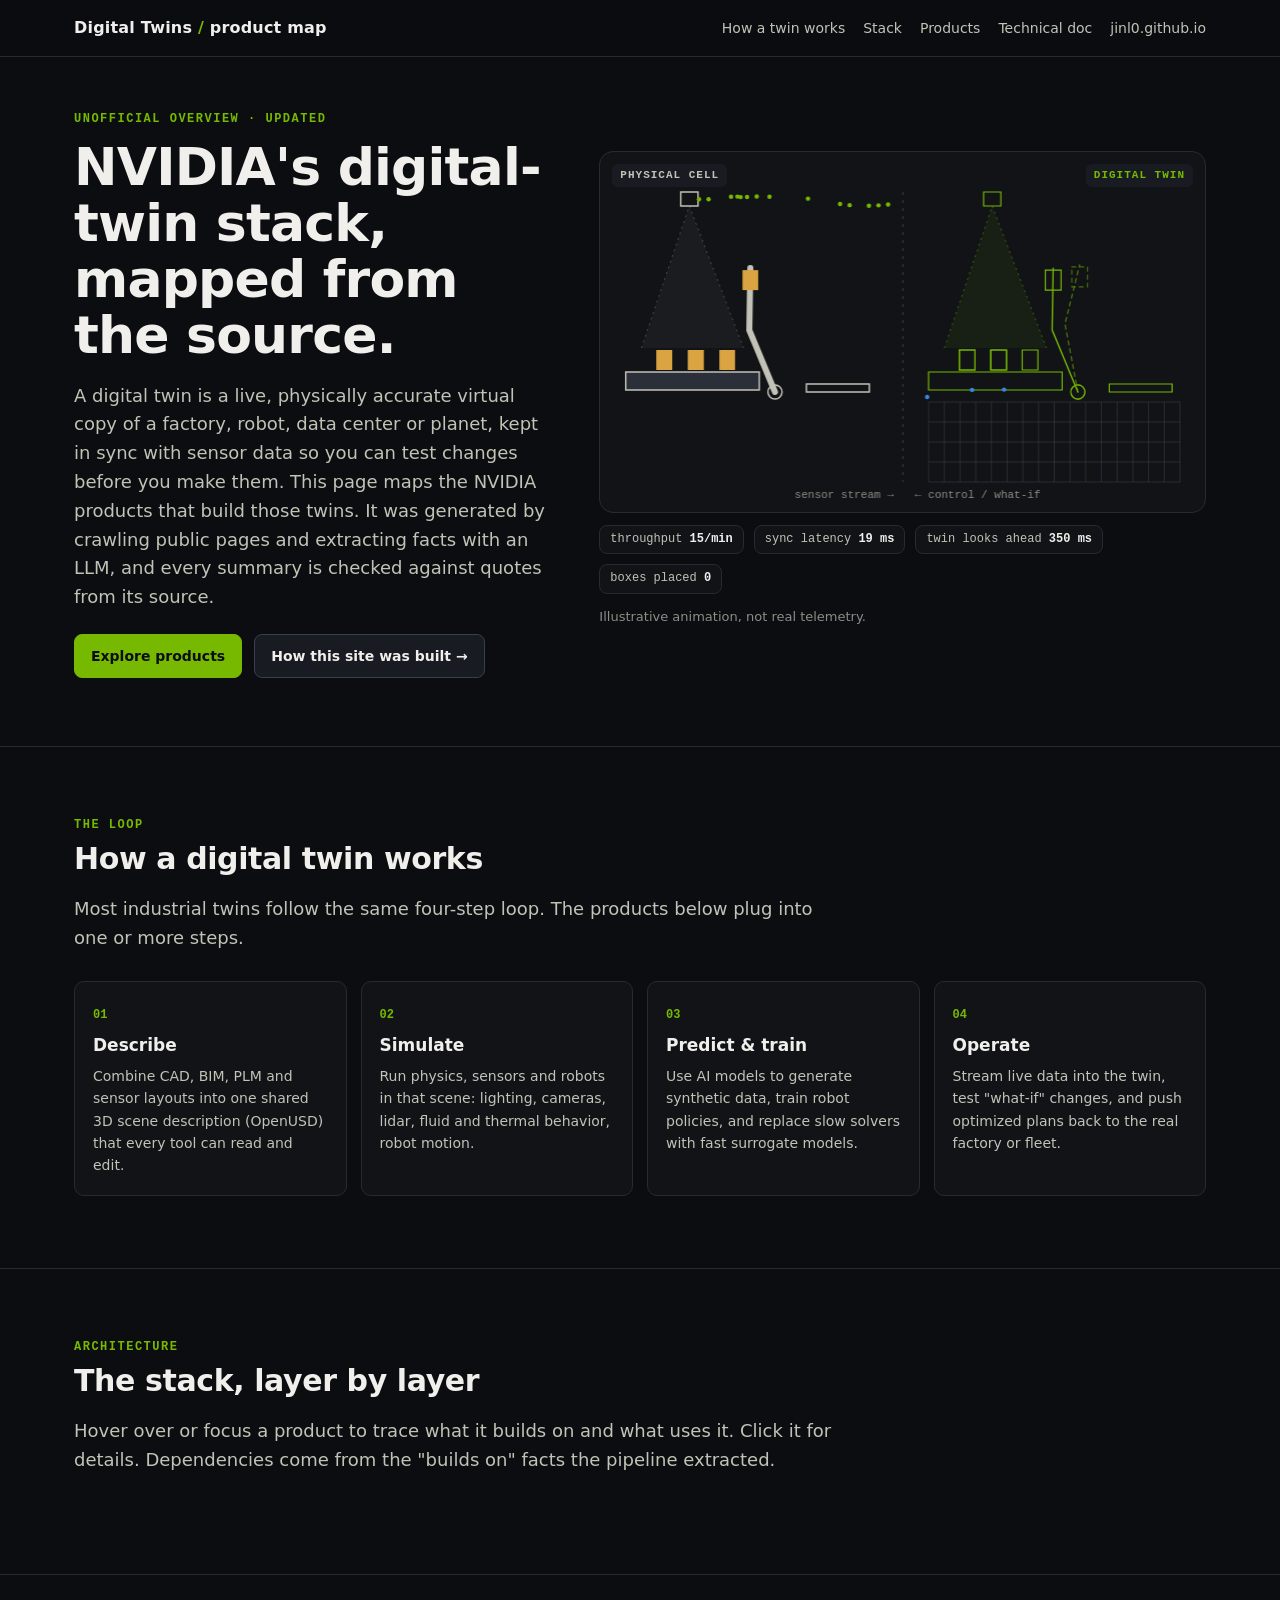
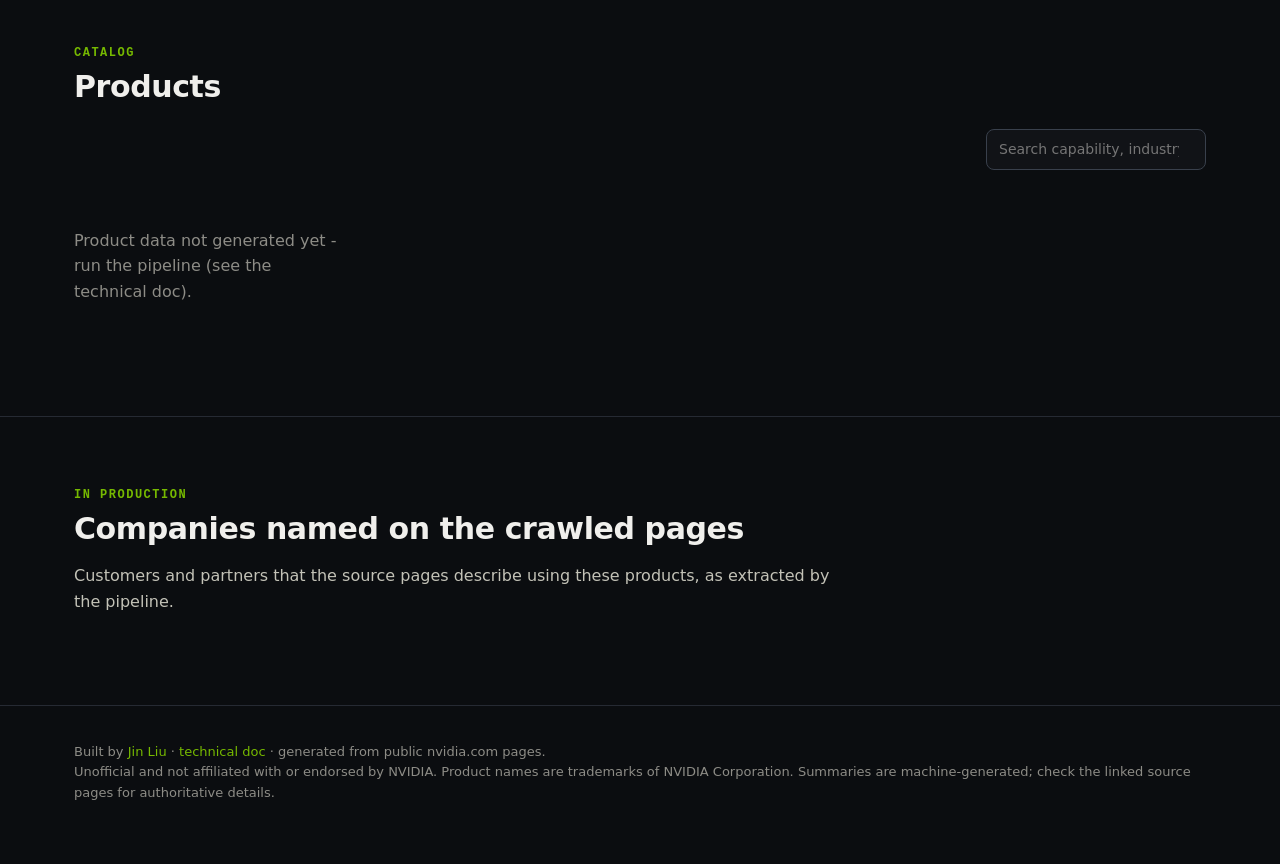
==== nvdadigitaltwins/index.html @ 7abe16d7 "Add NVIDIA digital twins product map and technical doc - nvdadigitaltwins/index.html: animated physi" ====
<!doctype html>
<html lang="en">
<head>
  <meta charset="utf-8">
  <meta name="viewport" content="width=device-width, initial-scale=1">
  <title>NVIDIA Digital Twins - a product map | Jin Liu</title>
  <meta name="description" content="An unofficial, data-driven map of NVIDIA's digital-twin and physical-AI products, generated from public pages with Playwright + Claude.">
  <link rel="stylesheet" href="assets/site.css">
</head>
<body>
  <header class="topbar">
    <div class="wrap">
      <a class="brand" href="./">Digital Twins <span>/</span> product map</a>
      <nav>
        <a href="#how">How a twin works</a>
        <a href="#stack">Stack</a>
        <a href="#catalog">Products</a>
        <a href="docs.html">Technical doc</a>
        <a href="https://jinl0.github.io/">jinl0.github.io</a>
      </nav>
    </div>
  </header>

  <main>
    <section class="hero">
      <div class="wrap hero-grid">
        <div>
          <div class="eyebrow">Unofficial overview · updated <span data-meta="generated_at"></span></div>
          <h1>NVIDIA's digital-twin stack, mapped from the source.</h1>
          <p class="lede">A digital twin is a live, physically accurate virtual copy of a factory, robot, data center or planet,
            kept in sync with sensor data so you can test changes before you make them. This page maps the NVIDIA products
            that build those twins. It was generated by crawling <span data-meta="pages_crawled"></span> public pages
            and extracting facts with an LLM, and every summary is checked against quotes from its source.</p>
          <div class="cta">
            <a class="btn primary" href="#catalog">Explore products</a>
            <a class="btn" href="docs.html">How this site was built →</a>
          </div>
        </div>
        <div>
          <div class="hero-canvas-box">
            <span class="tag l">Physical cell</span><span class="tag r">Digital twin</span>
            <canvas id="twin" role="img" aria-label="Animation: a robot arm moves boxes from a conveyor to a pallet on the left; a wireframe digital twin on the right mirrors it, with a dashed outline showing its predicted next pose, while sensor data flows to the twin and control commands flow back."></canvas>
          </div>
          <div class="telemetry" aria-label="Illustrative telemetry from the animation">
            <div>throughput <b id="tm-rate">-</b></div>
            <div>sync latency <b id="tm-lat">-</b></div>
            <div>twin looks ahead <b id="tm-ahead">-</b></div>
            <div>boxes placed <b id="tm-boxes">0</b></div>
          </div>
          <p class="small muted">Illustrative animation, not real telemetry.</p>
        </div>
      </div>
      <div class="wrap"><div class="stats" id="stats"></div></div>
    </section>

    <section id="how">
      <div class="wrap">
        <div class="eyebrow">The loop</div>
        <h2>How a digital twin works</h2>
        <p class="lede">Most industrial twins follow the same four-step loop. The products below plug into one or more steps.</p>
        <div class="loop">
          <div class="step"><h3>Describe</h3><p>Combine CAD, BIM, PLM and sensor layouts into one shared 3D scene description (OpenUSD) that every tool can read and edit.</p></div>
          <div class="step"><h3>Simulate</h3><p>Run physics, sensors and robots in that scene: lighting, cameras, lidar, fluid and thermal behavior, robot motion.</p></div>
          <div class="step"><h3>Predict &amp; train</h3><p>Use AI models to generate synthetic data, train robot policies, and replace slow solvers with fast surrogate models.</p></div>
          <div class="step"><h3>Operate</h3><p>Stream live data into the twin, test "what-if" changes, and push optimized plans back to the real factory or fleet.</p></div>
        </div>
      </div>
    </section>

    <section id="stack-section">
      <div class="wrap">
        <div class="eyebrow">Architecture</div>
        <h2>The stack, layer by layer</h2>
        <p class="lede">Hover over or focus a product to trace what it builds on and what uses it. Click it for details. Dependencies come from the "builds on" facts the pipeline extracted.</p>
        <div class="stack" id="stack"></div>
      </div>
    </section>

    <section id="catalog">
      <div class="wrap">
        <div class="eyebrow">Catalog</div>
        <h2>Products</h2>
        <div class="toolbar">
          <div id="chips" style="display:flex;flex-wrap:wrap;gap:8px"></div>
          <input id="search" class="search" type="search" placeholder="Search capability, industry…" aria-label="Search products">
        </div>
        <div class="grid" id="catalog-grid"></div>
      </div>
    </section>

    <section>
      <div class="wrap">
        <div class="eyebrow">In production</div>
        <h2>Companies named on the crawled pages</h2>
        <p class="lede" style="font-size:16px">Customers and partners that the source pages describe using these products, as extracted by the pipeline.</p>
        <div class="customers" id="customers"></div>
      </div>
    </section>
  </main>

  <footer>
    <div class="wrap">
      Built by <a href="https://jinl0.github.io/">Jin Liu</a> · <a href="docs.html">technical doc</a> ·
      generated <span data-meta="generated_at"></span> from public nvidia.com pages.<br>
      Unofficial and not affiliated with or endorsed by NVIDIA. Product names are trademarks of NVIDIA Corporation.
      Summaries are machine-generated; check the linked source pages for authoritative details.
    </div>
  </footer>

  <dialog class="drawer" id="drawer" aria-label="Product details">
    <button class="btn close" aria-label="Close">✕</button>
    <div id="drawer-body"></div>
  </dialog>

  <script src="assets/twin-hero.js"></script>
  <script type="module" src="assets/catalog.js"></script>
</body>
</html>
---- nvdadigitaltwins/assets/site.css ----
/* NVIDIA Digital Twins overview - shared styles (dark, single theme). */
:root {
  color-scheme: dark;
  --bg: #0b0d10;
  --surface-1: #111317;      /* panels, chart surface (palette validated against this) */
  --surface-2: #181b21;
  --line: #262a33;
  --line-strong: #39404c;
  --text-primary: #f0efec;
  --text-secondary: #c3c2b7;
  --text-muted: #8d8c86;
  --accent: #76b900;         /* used for UI accents only, never as a data color */
  --accent-dim: #4d7a00;
  /* Categorical slots (dark steps, validated: worst adjacent CVD dE 8.4, all >= 3:1 on --surface-1) */
  --fam-1: #3987e5; --fam-2: #d95926; --fam-3: #199e70; --fam-4: #c98500;
  --fam-5: #d55181; --fam-6: #0ca30c; --fam-7: #9085e9; --fam-8: #e66767;
  --radius: 10px;
  --mono: ui-monospace, SFMono-Regular, Menlo, Consolas, monospace;
  --sans: Inter, ui-sans-serif, system-ui, -apple-system, "Segoe UI", Roboto, sans-serif;
}
* { box-sizing: border-box; }
html { scroll-behavior: smooth; }
body { margin: 0; background: var(--bg); color: var(--text-primary); font: 16px/1.6 var(--sans); }
a { color: var(--accent); text-decoration: none; }
a:hover { text-decoration: underline; }
code, pre { font-family: var(--mono); font-size: 0.88em; }
:focus-visible { outline: 2px solid var(--accent); outline-offset: 2px; border-radius: 4px; }

.wrap { max-width: 1180px; margin: 0 auto; padding: 0 24px; }
.topbar { position: sticky; top: 0; z-index: 20; backdrop-filter: blur(10px);
  background: color-mix(in srgb, var(--bg) 82%, transparent); border-bottom: 1px solid var(--line); }
.topbar .wrap { display: flex; align-items: center; gap: 24px; height: 56px; }
.brand { font-weight: 700; letter-spacing: 0.2px; color: var(--text-primary); }
.brand span { color: var(--accent); }
.topbar nav { display: flex; gap: 18px; margin-left: auto; font-size: 14px; }
.topbar nav a { color: var(--text-secondary); }
.topbar nav a:hover, .topbar nav a[aria-current] { color: var(--text-primary); text-decoration: none; }

section { padding: 72px 0; border-bottom: 1px solid var(--line); }
.eyebrow { font: 600 12px/1 var(--mono); letter-spacing: 1.5px; text-transform: uppercase; color: var(--accent); }
h1 { font-size: clamp(32px, 5vw, 52px); line-height: 1.08; margin: 14px 0 18px; letter-spacing: -0.8px; }
h2 { font-size: 30px; line-height: 1.2; margin: 10px 0 12px; letter-spacing: -0.4px; }
h3 { font-size: 19px; margin: 28px 0 8px; }
.lede { font-size: 18px; color: var(--text-secondary); max-width: 760px; }
.muted { color: var(--text-muted); }
.small { font-size: 13px; }

/* Hero */
.hero { padding: 56px 0 40px; }
.hero-grid { display: grid; grid-template-columns: 1fr 1.25fr; gap: 40px; align-items: center; }
.hero-canvas-box { position: relative; border: 1px solid var(--line); border-radius: 14px; background: var(--surface-1); overflow: hidden; }
.hero-canvas-box canvas { display: block; width: 100%; height: 360px; }
.hero-canvas-box .tag { position: absolute; top: 12px; font: 600 11px/1 var(--mono); letter-spacing: 1px;
  text-transform: uppercase; color: var(--text-secondary); background: var(--surface-2); padding: 6px 8px; border-radius: 6px; }
.hero-canvas-box .tag.l { left: 12px; } .hero-canvas-box .tag.r { right: 12px; color: var(--accent); }
.telemetry { display: flex; gap: 10px; flex-wrap: wrap; margin-top: 12px; }
.telemetry div { font: 12px/1.3 var(--mono); color: var(--text-secondary); background: var(--surface-1);
  border: 1px solid var(--line); border-radius: 8px; padding: 6px 10px; }
.telemetry b { color: var(--text-primary); font-weight: 600; }
.cta { display: flex; gap: 12px; margin-top: 22px; flex-wrap: wrap; }
.btn { display: inline-flex; align-items: center; gap: 8px; padding: 10px 16px; border-radius: 8px; font-weight: 600; font-size: 14px;
  border: 1px solid var(--line-strong); color: var(--text-primary); background: var(--surface-2); }
.btn.primary { background: var(--accent); color: #0b0d10; border-color: var(--accent); }
.btn:hover { text-decoration: none; filter: brightness(1.1); }

/* Stat tiles */
.stats { display: grid; grid-template-columns: repeat(4, 1fr); gap: 12px; margin-top: 28px; }
.stat { background: var(--surface-1); border: 1px solid var(--line); border-radius: var(--radius); padding: 16px; }
.stat .v { font-size: 30px; font-weight: 700; letter-spacing: -0.5px; font-variant-numeric: tabular-nums; }
.stat .k { font-size: 13px; color: var(--text-secondary); }

/* Twin loop explainer */
.loop { display: grid; grid-template-columns: repeat(4, 1fr); gap: 14px; margin-top: 28px; counter-reset: step; }
.loop .step { background: var(--surface-1); border: 1px solid var(--line); border-radius: var(--radius); padding: 18px; position: relative; }
.loop .step::before { counter-increment: step; content: "0" counter(step); font: 600 12px var(--mono); color: var(--accent); }
.loop .step h3 { margin: 6px 0 6px; font-size: 17px; }
.loop .step p { margin: 0; color: var(--text-secondary); font-size: 14px; }

/* Stack diagram */
.stack { position: relative; margin-top: 28px; }
.stack svg.edges { position: absolute; inset: 0; width: 100%; height: 100%; pointer-events: none; overflow: visible; }
.layer { display: grid; grid-template-columns: 210px 1fr; gap: 16px; align-items: center; padding: 14px 16px;
  border: 1px solid var(--line); background: var(--surface-1); border-radius: var(--radius); margin-bottom: 10px; }
.layer .lname { font-weight: 600; font-size: 14px; }
.layer .lname small { display: block; font-weight: 400; color: var(--text-muted); font-size: 12px; }
.pills { display: flex; flex-wrap: wrap; gap: 8px; }
.pill { position: relative; z-index: 1; display: inline-flex; align-items: center; gap: 8px; font-size: 13px; padding: 6px 12px;
  border-radius: 999px; background: var(--surface-2); border: 1px solid var(--line-strong); color: var(--text-primary); cursor: pointer;
  transition: opacity .2s, border-color .2s, transform .2s; }
.pill i { width: 8px; height: 8px; border-radius: 50%; background: var(--c); flex: none; }
.pill:hover, .pill.on { border-color: var(--c); transform: translateY(-1px); }
.stack.focus .pill:not(.on):not(.rel) { opacity: 0.28; }
.pill.rel { border-color: var(--text-secondary); }
.edges path { fill: none; stroke: var(--text-secondary); stroke-width: 2; stroke-dasharray: 5 5; animation: dash 1s linear infinite; }
@keyframes dash { to { stroke-dashoffset: -20; } }

/* Catalog */
.toolbar { display: flex; flex-wrap: wrap; gap: 8px; align-items: center; margin: 24px 0 18px; }
.chip { font-size: 13px; padding: 6px 12px; border-radius: 999px; border: 1px solid var(--line-strong); background: transparent;
  color: var(--text-secondary); cursor: pointer; display: inline-flex; gap: 8px; align-items: center; font-family: inherit; }
.chip i { width: 8px; height: 8px; border-radius: 50%; background: var(--c, var(--text-muted)); }
.chip[aria-pressed="true"] { background: var(--surface-2); color: var(--text-primary); border-color: var(--text-secondary); }
.chip .n { color: var(--text-muted); font-variant-numeric: tabular-nums; }
.search { margin-left: auto; background: var(--surface-1); border: 1px solid var(--line-strong); color: var(--text-primary);
  border-radius: 8px; padding: 8px 12px; font: inherit; font-size: 14px; min-width: 220px; }
.grid { display: grid; grid-template-columns: repeat(auto-fill, minmax(260px, 1fr)); gap: 14px; }
.card { text-align: left; font: inherit; color: inherit; background: var(--surface-1); border: 1px solid var(--line); border-radius: var(--radius);
  padding: 16px 16px 14px; cursor: pointer; position: relative; overflow: hidden; transition: border-color .2s, transform .2s;
  animation: rise .45s ease both; animation-delay: calc(var(--i, 0) * 35ms); }
.card::before { content: ""; position: absolute; left: 0; top: 0; bottom: 0; width: 4px; background: var(--c); }
.card:hover { border-color: var(--line-strong); transform: translateY(-2px); }
.card .fam { font: 600 11px/1 var(--mono); letter-spacing: .8px; text-transform: uppercase; color: var(--text-secondary); }
.card h3 { margin: 8px 0 6px; font-size: 17px; }
.card p { margin: 0; font-size: 14px; color: var(--text-secondary); }
.card .meta { margin-top: 12px; font-size: 12px; color: var(--text-muted); }
@keyframes rise { from { opacity: 0; transform: translateY(8px); } }
.empty { color: var(--text-muted); padding: 24px 0; }

/* Drawer */
dialog.drawer { margin: 0 0 0 auto; height: 100vh; max-height: 100vh; width: min(560px, 100vw); border: 0; border-left: 1px solid var(--line);
  background: var(--surface-1); color: var(--text-primary); padding: 28px; }
dialog.drawer::backdrop { background: rgba(0,0,0,.55); }
dialog.drawer[open] { animation: slide .25s ease; }
@keyframes slide { from { transform: translateX(40px); opacity: 0; } }
.drawer .close { position: absolute; top: 16px; right: 16px; }
.drawer h2 { margin-top: 6px; }
.drawer h4 { margin: 22px 0 6px; font-size: 13px; text-transform: uppercase; letter-spacing: 1px; color: var(--text-muted); }
.drawer ul { margin: 0; padding-left: 18px; color: var(--text-secondary); }
.tags { display: flex; flex-wrap: wrap; gap: 6px; }
.tags span, .tags a { font-size: 12px; padding: 3px 9px; border-radius: 6px; background: var(--surface-2); border: 1px solid var(--line); color: var(--text-secondary); }

.customers { display: flex; flex-wrap: wrap; gap: 8px 18px; margin-top: 18px; color: var(--text-secondary); font-size: 15px; }
footer { padding: 36px 0 60px; color: var(--text-muted); font-size: 13px; }

/* Docs page */
.doc { display: grid; grid-template-columns: 220px 1fr; gap: 48px; padding-top: 32px; }
.toc { position: sticky; top: 76px; align-self: start; font-size: 14px; }
.toc a { display: block; color: var(--text-secondary); padding: 4px 0; }
.toc a:hover { color: var(--text-primary); text-decoration: none; }
.doc article { min-width: 0; }
.doc article section { padding: 36px 0; }
.doc article p, .doc article li { color: var(--text-secondary); }
.doc article strong { color: var(--text-primary); }
pre { background: var(--surface-1); border: 1px solid var(--line); border-radius: 8px; padding: 14px 16px; overflow-x: auto; line-height: 1.5; color: var(--text-secondary); }
pre .c { color: var(--text-muted); }
p code, li code, td code { background: var(--surface-2); padding: 1px 5px; border-radius: 4px; color: var(--text-primary); }
table { border-collapse: collapse; width: 100%; font-size: 14px; margin: 12px 0; }
th, td { text-align: left; padding: 8px 10px; border-bottom: 1px solid var(--line); vertical-align: top; color: var(--text-secondary); }
th { color: var(--text-primary); font-weight: 600; }
figure.diagram { margin: 18px 0 8px; background: var(--surface-1); border: 1px solid var(--line); border-radius: 12px; padding: 12px; overflow-x: auto; }
figure.diagram svg { display: block; width: 100%; height: auto; min-width: 720px; }
figcaption { font-size: 13px; color: var(--text-muted); margin-top: 8px; padding-left: 4px; }
.callout { border-left: 3px solid var(--accent); background: var(--surface-1); padding: 12px 16px; border-radius: 0 8px 8px 0; color: var(--text-secondary); }

/* Diagram primitives (Lucidchart-style) */
.dg text { font-family: var(--sans); fill: var(--text-primary); }
.dg .lane { fill: var(--surface-2); stroke: var(--line); }
.dg .lane-title { font: 600 11px var(--mono); letter-spacing: 1.2px; fill: var(--text-muted); text-transform: uppercase; }
.dg .box { fill: #1d2129; stroke: var(--line-strong); stroke-width: 1.25; }
.dg .box.hl { stroke: var(--accent); }
.dg .store { fill: #1a1e25; stroke: var(--line-strong); }
.dg .t1 { font-size: 13px; font-weight: 600; }
.dg .t2 { font-size: 11px; fill: var(--text-secondary); }
.dg .wire { fill: none; stroke: var(--text-muted); stroke-width: 1.5; }
.dg .wire.flow { stroke: var(--accent); stroke-dasharray: 6 6; animation: dash 1.2s linear infinite; }
.dg .lbl { font-size: 10.5px; fill: var(--text-muted); font-family: var(--mono); }
.dg .life { stroke: var(--line-strong); stroke-dasharray: 4 4; }
.dg .act { fill: #23303a; stroke: var(--line-strong); }

@media (max-width: 900px) {
  .hero-grid, .doc { grid-template-columns: 1fr; }
  .toc { position: static; }
  .stats, .loop { grid-template-columns: repeat(2, 1fr); }
  .layer { grid-template-columns: 1fr; }
}
@media (prefers-reduced-motion: reduce) {
  *, *::before, *::after { animation: none !important; transition: none !important; }
}
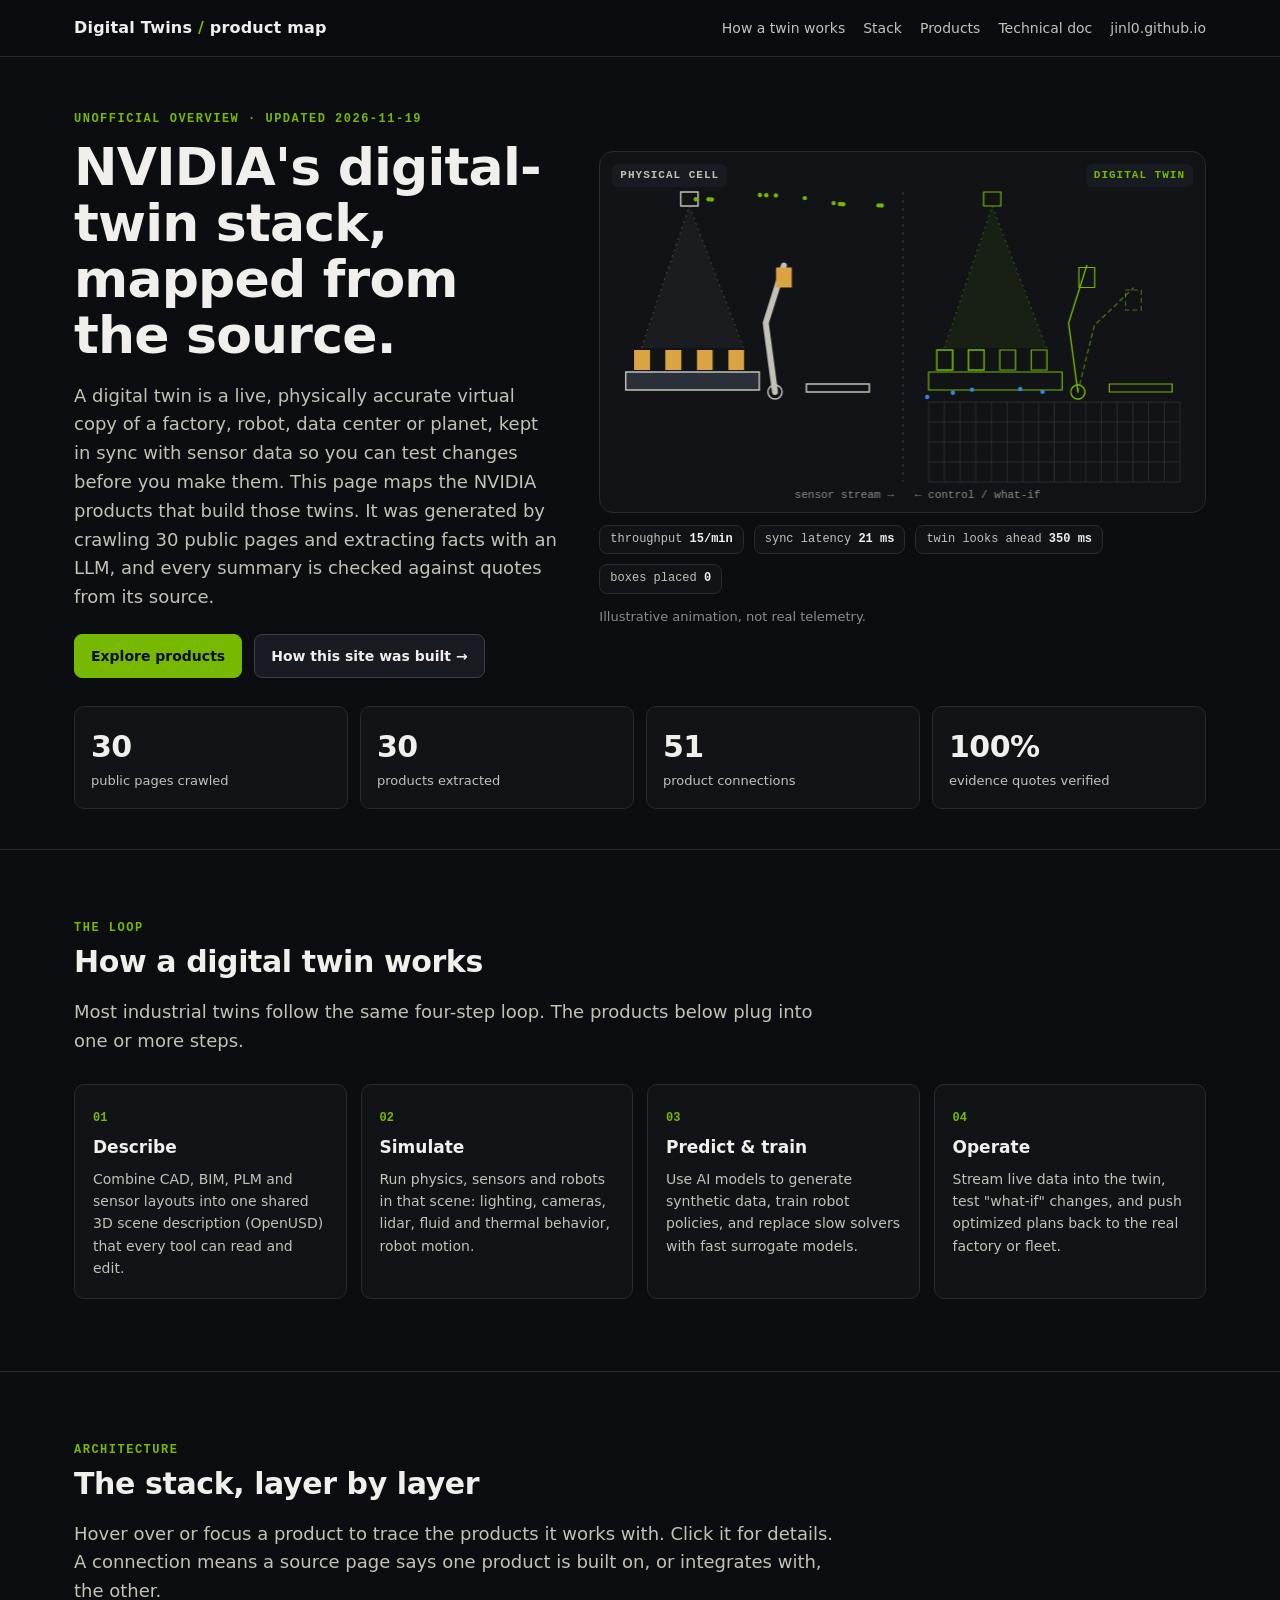
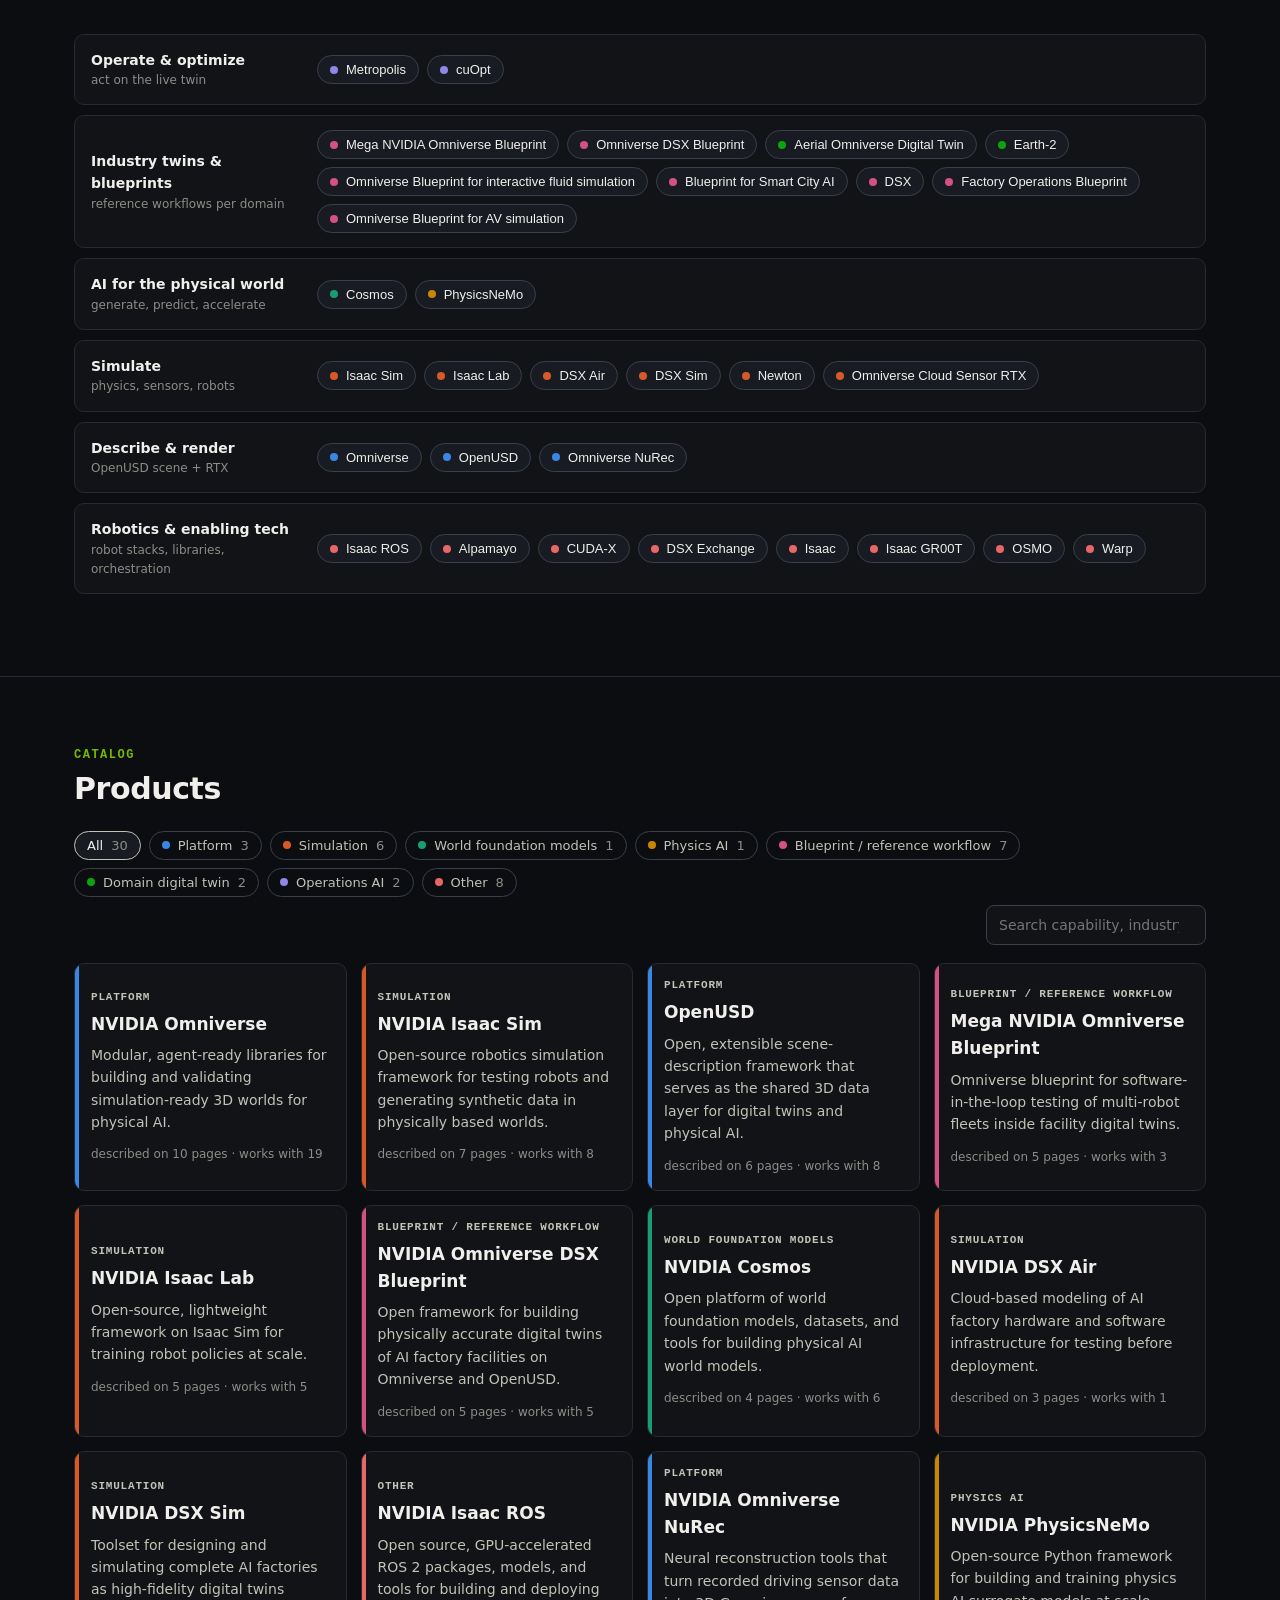
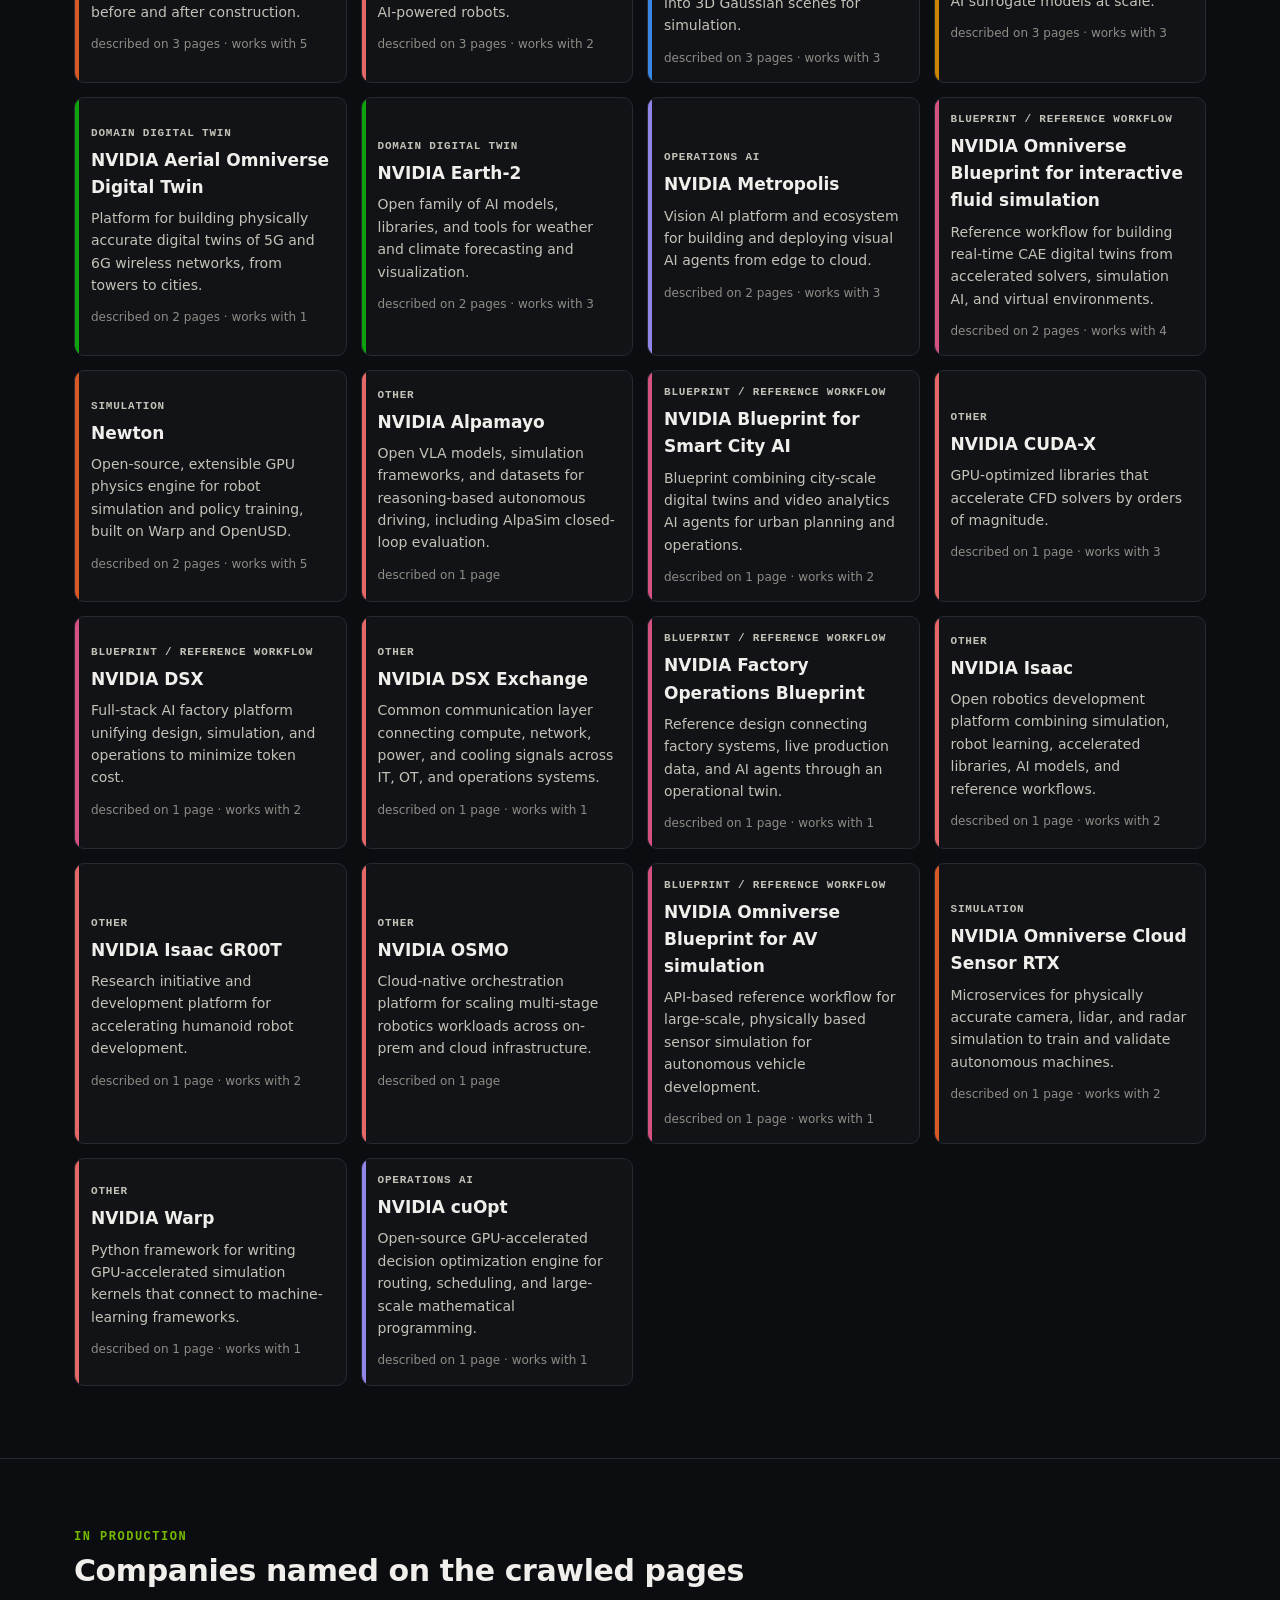
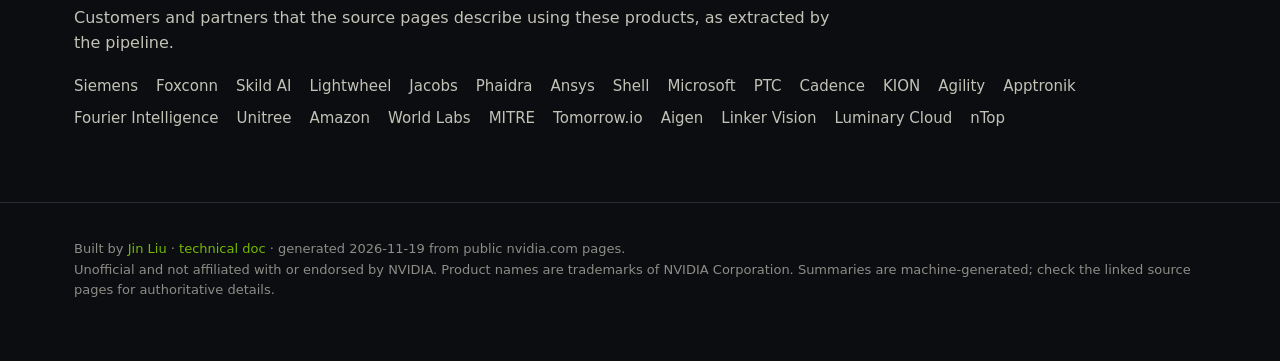
==== commit 99b215a3: "Generate product data; treat builds_on as connections; fix stack layout - data/products.json: 30 pro" ====
--- a/nvdadigitaltwins/index.html
+++ b/nvdadigitaltwins/index.html
@@ -71,7 +71,7 @@
       <div class="wrap">
         <div class="eyebrow">Architecture</div>
         <h2>The stack, layer by layer</h2>
-        <p class="lede">Hover over or focus a product to trace what it builds on and what uses it. Click it for details. Dependencies come from the "builds on" facts the pipeline extracted.</p>
+        <p class="lede">Hover over or focus a product to trace the products it works with. Click it for details. A connection means a source page says one product is built on, or integrates with, the other.</p>
         <div class="stack" id="stack"></div>
       </div>
     </section>
